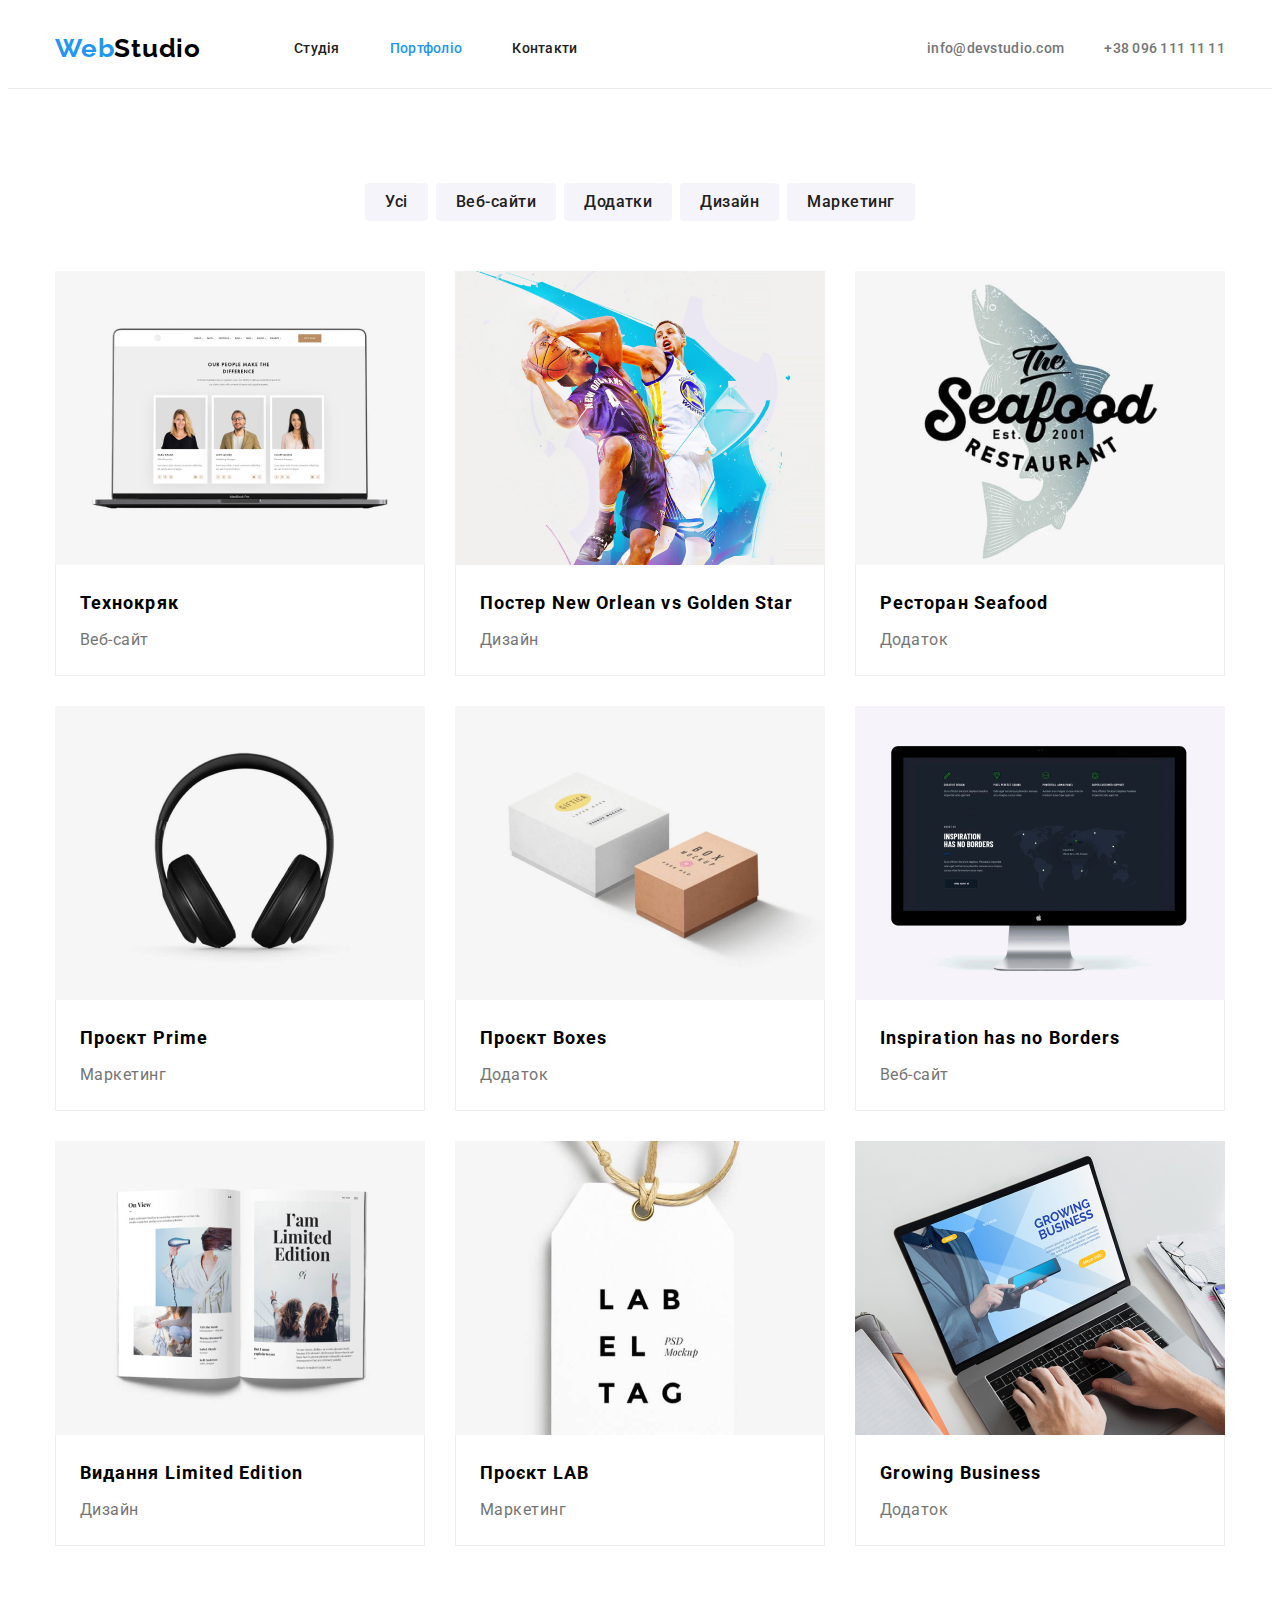
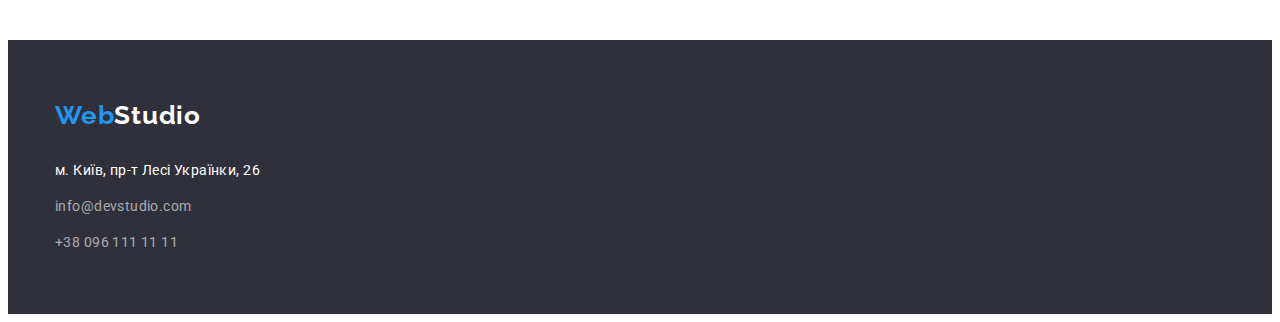
==== portfolio.html @ 5a80dd24 "Initial commit" ====
<!DOCTYPE html>
<html lang="uk">
  <head>
    <meta charset="UTF-8" />
    <meta name="viewport" content="width=device-width, initial-scale=1.0" />
    <title>Document</title>

    <link rel="preconnect" href="https://fonts.googleapis.com" />
    <link rel="preconnect" href="https://fonts.gstatic.com" crossorigin />
    <link
      href="https://fonts.googleapis.com/css2?family=Raleway:wght@700&family=Roboto:wght@400;500;700;900&display=swap"
      rel="stylesheet"
    />
    <link
      rel="stylesheet"
      href="https://cdnjs.cloudflare.com/ajax/libs/modern-normalize/2.0.0/modern-normalize.min.css"
      integrity="sha512-4xo8blKMVCiXpTaLzQSLSw3KFOVPWhm/TRtuPVc4WG6kUgjH6J03IBuG7JZPkcWMxJ5huwaBpOpnwYElP/m6wg=="
      crossorigin="anonymous"
      referrerpolicy="no-referrer"
    />
    <link rel="stylesheet" href="./css/style.css" />
  </head>
  <body>
    <header class="site-header">
      <div class="container header-container">
        <a class="header-logo" href="#"> <span class="web">Web</span>Studio </a>
        <nav class="nav-menu">
          <ul class="header-ul">
            <li><a class="link" href="./index.html">Студія</a></li>
            <li><a class="link active" href="#">Портфоліо</a></li>
            <li><a class="link" href="#">Контакти</a></li>
          </ul>
        </nav>

        <ul class="header-ul-info">
          <li>
            <a class="link" href="mailto:info@devstudio.com"
              >info@devstudio.com</a
            >
          </li>
          <li>
            <a class="link" href="tel:+380961111111">+38 096 111 11 11</a>
          </li>
        </ul>
      </div>
    </header>
    <main>
      <section class="portfolio section">
        <div class="container">
          <!-- --------------- filter -------------------------------  -->

          <ul class="btn">
            <li>
              <button type="button" class="filter-btn">Усі</button>
            </li>
            <li>
              <button type="button" class="filter-btn">Веб-сайти</button>
            </li>
            <li>
              <button type="button" class="filter-btn">Додатки</button>
            </li>
            <li>
              <button type="button" class="filter-btn">Дизайн</button>
            </li>
            <li>
              <button type="button" class="filter-btn">Маркетинг</button>
            </li>
          </ul>

          <!-- -------------------- Cards -------------------------------  -->

          <ul class="card-info">
            <li class="card-portfolio">
              <a href="#">
                <img
                  src="./img/techno.jpg"
                  alt="Ноутбук з проєктами"
                  width="370"
                  height="294"
                />
                <div class="card-box">
                  <h3 class="card-portfolio__subitle">Технокряк</h3>
                  <p class="card-portfolio__paragraph">Веб-сайт</p>
                </div>
              </a>
            </li>

            <li class="card-portfolio">
              <a href="#">
                <img
                  src="img/basket.jpg"
                  alt="Баскетбол"
                  width="370"
                  height="294"
                />
                <div class="card-box">
                  <h3 class="card-portfolio__subitle">
                    Постер New Orlean vs Golden Star
                  </h3>
                  <p class="card-portfolio__paragraph">Дизайн</p>
                </div>
              </a>
            </li>
            <li class="card-portfolio">
              <a href="#">
                <img
                  src="img/sea_food.jpg"
                  alt="Риба"
                  width="370"
                  height="294"
                />
                <div class="card-box">
                  <h3 class="card-portfolio__subitle">Ресторан Seafood</h3>
                  <p class="card-portfolio__paragraph">Додаток</p>
                </div>
              </a>
            </li>

            <li class="card-portfolio">
              <a href="#">
                <img
                  src="img/headphones.jpg"
                  alt="Навушники"
                  width="370"
                  height="294"
                />
                <div class="card-box">
                  <h3 class="card-portfolio__subitle">Проєкт Prime</h3>
                  <p class="card-portfolio__paragraph">Маркетинг</p>
                </div>
              </a>
            </li>

            <li class="card-portfolio">
              <a href="#">
                <img src="img/box.jpg" alt="Коробки" width="370" height="294" />
                <div class="card-box">
                  <h3 class="card-portfolio__subitle">Проєкт Boxes</h3>
                  <p class="card-portfolio__paragraph">Додаток</p>
                </div>
              </a>
            </li>

            <li class="card-portfolio">
              <a href="#">
                <img
                  src="img/monitor.jpg"
                  alt="Монітор"
                  width="370"
                  height="294"
                />
                <div class="card-box">
                  <h3 class="card-portfolio__subitle">
                    Inspiration has no Borders
                  </h3>
                  <p class="card-portfolio__paragraph">Веб-сайт</p>
                </div>
              </a>
            </li>

            <li class="card-portfolio">
              <a href="#">
                <img src="img/book.jpg" alt="Книга" width="370" height="294" />
                <div class="card-box">
                  <h3 class="card-portfolio__subitle">
                    Видання Limited Edition
                  </h3>
                  <p class="card-portfolio__paragraph">Дизайн</p>
                </div>
              </a>
            </li>

            <li class="card-portfolio">
              <a href="#">
                <img
                  src="img/lab.jpg"
                  alt="Проєкт ЛАБ"
                  width="370"
                  height="294"
                />
                <div class="card-box">
                  <h3 class="card-portfolio__subitle">Проєкт LAB</h3>
                  <p class="card-portfolio__paragraph">Маркетинг</p>
                </div>
              </a>
            </li>

            <li class="card-portfolio">
              <a href="#">
                <img
                  src="img/bisnes.jpg"
                  alt="Створюй Бізнес"
                  width="370"
                  height="294"
                />
                <div class="card-box">
                  <h3 class="card-portfolio__subitle">Growing Business</h3>
                  <p class="card-portfolio__paragraph">Додаток</p>
                </div>
              </a>
            </li>
          </ul>
        </div>
      </section>
    </main>
    <!-- -------------- footer --------------  -->
    <footer class="site-footer">
      <div class="container">
        <a class="footer-logo" href="#"><span class="web">Web</span>Studio</a>
        <address>
          <p class="address">м. Київ, пр-т Лесі Українки, 26</p>
          <ul class="footer-info">
            <li>
              <a class="footer-link" href="mailto:info@devstudio.com"
                >info@devstudio.com</a
              >
            </li>
            <li>
              <a class="footer-link" href="tel:+380961111111"
                >+38 096 111 11 11</a
              >
            </li>
          </ul>
        </address>
      </div>
    </footer>
  </body>
</html>
---- css/style.css ----
:root {
  --primary-text-color: #757575;
  --title-text-color: #212121;
  --primary-link-color: #2196f3;
  --primary-white-color: #ffffff;
  --footer-link-color: rgba(255, 255, 255, 0.6);
  --text-logo-accent: #000000;
  --bg-our-team: #f5f4fa;
  --footer-bcg-color: #2f303a;
  --card-portfolio: #eee;
  --header-line: #ececec;
}

* {
  box-sizing: border-box;
}

body {
  font-family: 'Roboto', sans-serif;
  color: var(--background-color);
}

/* ------ Auxiliaey Classes -------------- */
.container {
  width: 1200px;
  padding: 0 15px;
  margin: 0 auto;
}

/* --------- new fix ---------- */
.header-container {
  display: flex;
  align-items: center;
}

.banner-container {
  display: flex;
  flex-direction: column;
  justify-content: center;
  align-items: center;
}

.about-container {
  display: flex;
  justify-content: center;
}

.our-work-container {
  display: flex;
  align-items: center;
  justify-content: center;
  flex-direction: column;
}

.our-team-container {
  display: flex;
  flex-direction: column;
  align-items: center;
}

.section {
  padding: 94px 0 94px 0;
}

a {
  color: currentColor;
  text-decoration: none;
  margin: 0;
  padding: 0;
  border: 0;
}

li {
  list-style: none;
}

li:last-child {
  padding-right: 0;
}

img {
  display: block;
}

h1,
h2,
h3,
h4,
h5,
h6,
ul,
p,
li {
  margin: 0;
  padding: 0;
  border: 0;
}

/* ------------- Header ------------- */
.site-header {
  background-color: var(--primary-white-color);
  /* ------------ LAYOUT  IN CLASS---------------  */

  border-bottom: 1px solid var(--header-line);
}

.header-logo {
  font-family: 'Raleway';
  font-size: 26px;
  font-weight: 700;
  text-decoration: none;
  color: var(--text-logo-accent);
  letter-spacing: 0.78px;
  /* ------------ LAYOUT IN CLASS ---------------  */
  margin-right: 93px;
}

.web {
  color: var(--primary-link-color);
  letter-spacing: 0.78px;
}

/* ------ Header Nav ----- */

.nav-menu {
  font-size: 14px;
  font-weight: 500;
  letter-spacing: 0.28px;
  /* ------------ LAYOUT IN CLASS ---------------  */
}
/* --------- UL li ------------- */
.header-ul,
.header-ul-info {
  display: flex;
}

.header-ul-info {
  margin-left: auto;
}

.header-ul li {
  margin-right: 50px;
}

.header-ul li:last-child,
.header-ul-info li:last-child {
  margin-right: 0px;
}

.header-ul-info li {
  margin-right: 40px;
}

.nav-menu .link {
  color: var(--title-text-color);
}

.link {
  color: var(--primary-text-color);
  font-weight: 500;
  font-size: 14px;
  letter-spacing: 0.28px;
  /* ------------ LAYOUT IN CLASS---------------  */
  padding: 32px 0;
  display: block;
}

.link.active {
  color: var(--primary-link-color);
}

.link:hover,
.link:focus,
.link:active {
  color: var(--primary-link-color);
}

/* .nav-menu .link:hover,
.nav-menu .link:focus {
  color: var(--primary-link-color);
} */

.nav-menu a {
  text-decoration: none;
}

/* -------- Main --------- --------------------------------------------*/
/* ------ Portfolio -------------------------------------------------- */

.portfolio {
  padding: 94px 0;
}

.card-info {
  display: flex;
  flex-wrap: wrap;
}

.card-portfolio {
  margin-right: 30px;
  margin-bottom: 30px;
  width: 370px;
}

.card-portfolio:nth-of-type(3n) {
  margin-right: 0;
}

.card-portfolio:nth-of-type(3n + 1) {
  margin-left: 0;
}

.card-portfolio:nth-last-of-type(-n + 3) {
  margin-bottom: 0;
}

.card-box {
  padding: 20px 24px;
  border: 1px solid var(--card-portfolio);
  border-top: none;
}

.card-portfolio__subitle {
  color: var(--text-logo-accent);
  font-size: 18px;
  font-weight: 700;
  line-height: 2;
  letter-spacing: 1.08px;
  margin-bottom: 4px;
  /* margin-left: 24px;
  margin-top: 20px; */
}

.card-portfolio__paragraph {
  color: var(--primary-text-color);
  font-size: 16px;
  line-height: 1.875;
  letter-spacing: 0.48px;
  /* margin-left: 24px; */
}

/* ------section filter ----- */

.btn {
  display: flex;
  justify-content: center;
  margin-bottom: 50px;
}

.btn li {
  margin-right: 8px;
}

.btn li:last-child {
  margin-right: 0;
}

.filter-btn {
  border-radius: 4px;
  background: var(--bg-our-team);
  font-family: 'Roboto';
  font-size: 16px;
  font-weight: 500;
  line-height: 1.625;
  letter-spacing: 0.48px;
  color: var(--title-text-color);
  border: none;
  cursor: pointer;
  padding: 6px 20px;
}

.filter-btn:active,
.filter-btn:hover,
.filter-btn:focus {
  background: var(--primary-link-color);
  color: var(--primary-white-color);
}

/* ------------ Studio -------------------- */
/* -------------- section banner -------- */
.banner {
  background: var(--footer-bcg-color);
  /* ------------ LAYOUT IN CLASS ---------------  */
  padding: 200px 0;
  text-align: center;
}

.banner-titel {
  font-size: 44px;
  font-weight: 900;
  color: var(--primary-white-color);
  text-transform: uppercase;
  line-height: 1.36;
  letter-spacing: 2.64px;
  /* ------------ LAYOUT  IN CLASS---------------  */
  width: 696px;
  margin: 0 auto 30px auto;
}

.banner-btn {
  border-radius: 4px;
  background: var(--primary-link-color);
  box-shadow: 0px 4px 4px 0px rgba(0, 0, 0, 0.15);
  font-family: 'Roboto';
  font-style: normal;
  font-size: 16px;
  font-weight: 700;
  line-height: 1.875;
  letter-spacing: 0.96px;
  color: var(--primary-white-color);
  border: none;
  cursor: pointer;
  /* ------------ LAYOUT IN CLASS---------------  */
  padding: 10px 32px 10px 32px;
}

/* --------- section about ------- */

.about {
  background-color: var(--primary-white-color);
  padding-bottom: 0;
}

.about-info {
  display: flex;
}

.about-info li {
  margin-right: 30px;
}

.about-li {
  width: 270px;
}

.about-info li:last-child {
  margin-right: 0;
}

.about-subtitle {
  color: var(--title-text-color);
  font-size: 14px;
  font-weight: 700;
  letter-spacing: 0.42px;
  text-transform: uppercase;
  margin-bottom: 10px;
}

.about-paragraph {
  color: var(--primary-text-color);
  font-size: 14px;
  line-height: 1.71;
  letter-spacing: 0.42px;
}

/* ------------our-work -----------  */

.our-work-info {
  display: flex;
}

.our-work-info li {
  margin-right: 30px;
}

.our-work-info li:last-child {
  margin-right: 0px;
}

.our-work__title {
  color: var(--title-text-color);
  font-size: 36px;
  font-weight: 700;
  letter-spacing: 1.08px;
  margin-bottom: 50px;
  text-align: center;
}
/* ----------- our team ----------- */

.our-team {
  background: var(--bg-our-team);
}

.our-team-info {
  display: flex;
}

.our-team__title {
  font-size: 36px;
  font-weight: 700;
  letter-spacing: 1.08px;
  margin-bottom: 50px;
  text-align: center;
}

.our-team-info li {
  margin-right: 30px;
}

.our-team-info li:last-child {
  margin-right: 0px;
}

.our-team__subtitle {
  font-size: 16px;
  font-weight: 500;
  letter-spacing: 0.48px;
  margin-bottom: 10px;
}

.our-team__paragraph {
  font-size: 16px;
  letter-spacing: 0.48px;
  color: var(--primary-text-color);
}

.card {
  background: var(--primary-white-color);
  box-shadow: 0px 2px 1px 0px rgba(0, 0, 0, 0.2),
    0px 1px 1px 0px rgba(0, 0, 0, 0.14), 0px 1px 3px 0px rgba(0, 0, 0, 0.12);
  /* ------------ LAYOUT ---------------  */
  width: 270px;

  border-radius: 0px 0px 4px 4px;
  text-align: center;
}

.box-title {
  padding: 30px 0;
}
/* ------------ footer ------------- */

.site-footer {
  background: var(--footer-bcg-color);
  padding: 60px 0;
}

.footer-logo {
  font-family: 'Raleway';
  font-size: 26px;
  font-weight: 700;
  text-decoration: none;
  color: var(--text-logo-accent);
  letter-spacing: 0.78px;
  color: var(--primary-white-color);
  margin-bottom: 28px;
  display: block;
}

.address {
  color: var(--primary-white-color);
  font-size: 14px;
  line-height: 1.71429;
  font-family: 'Roboto';
  letter-spacing: 0.42px;
  font-style: normal;
  margin-bottom: 12px;
}

.footer-link {
  color: var(--footer-link-color);
  font-size: 14px;
  line-height: 1.71429;
  letter-spacing: 0.42px;
  font-family: 'Roboto';
  font-style: normal;
}

.footer-info li {
  margin-bottom: 12px;
}

.footer-info li:last-child {
  margin-bottom: 0px;
}

.footer-link:hover,
.footer-link:focus {
  color: var(--primary-link-color);
}
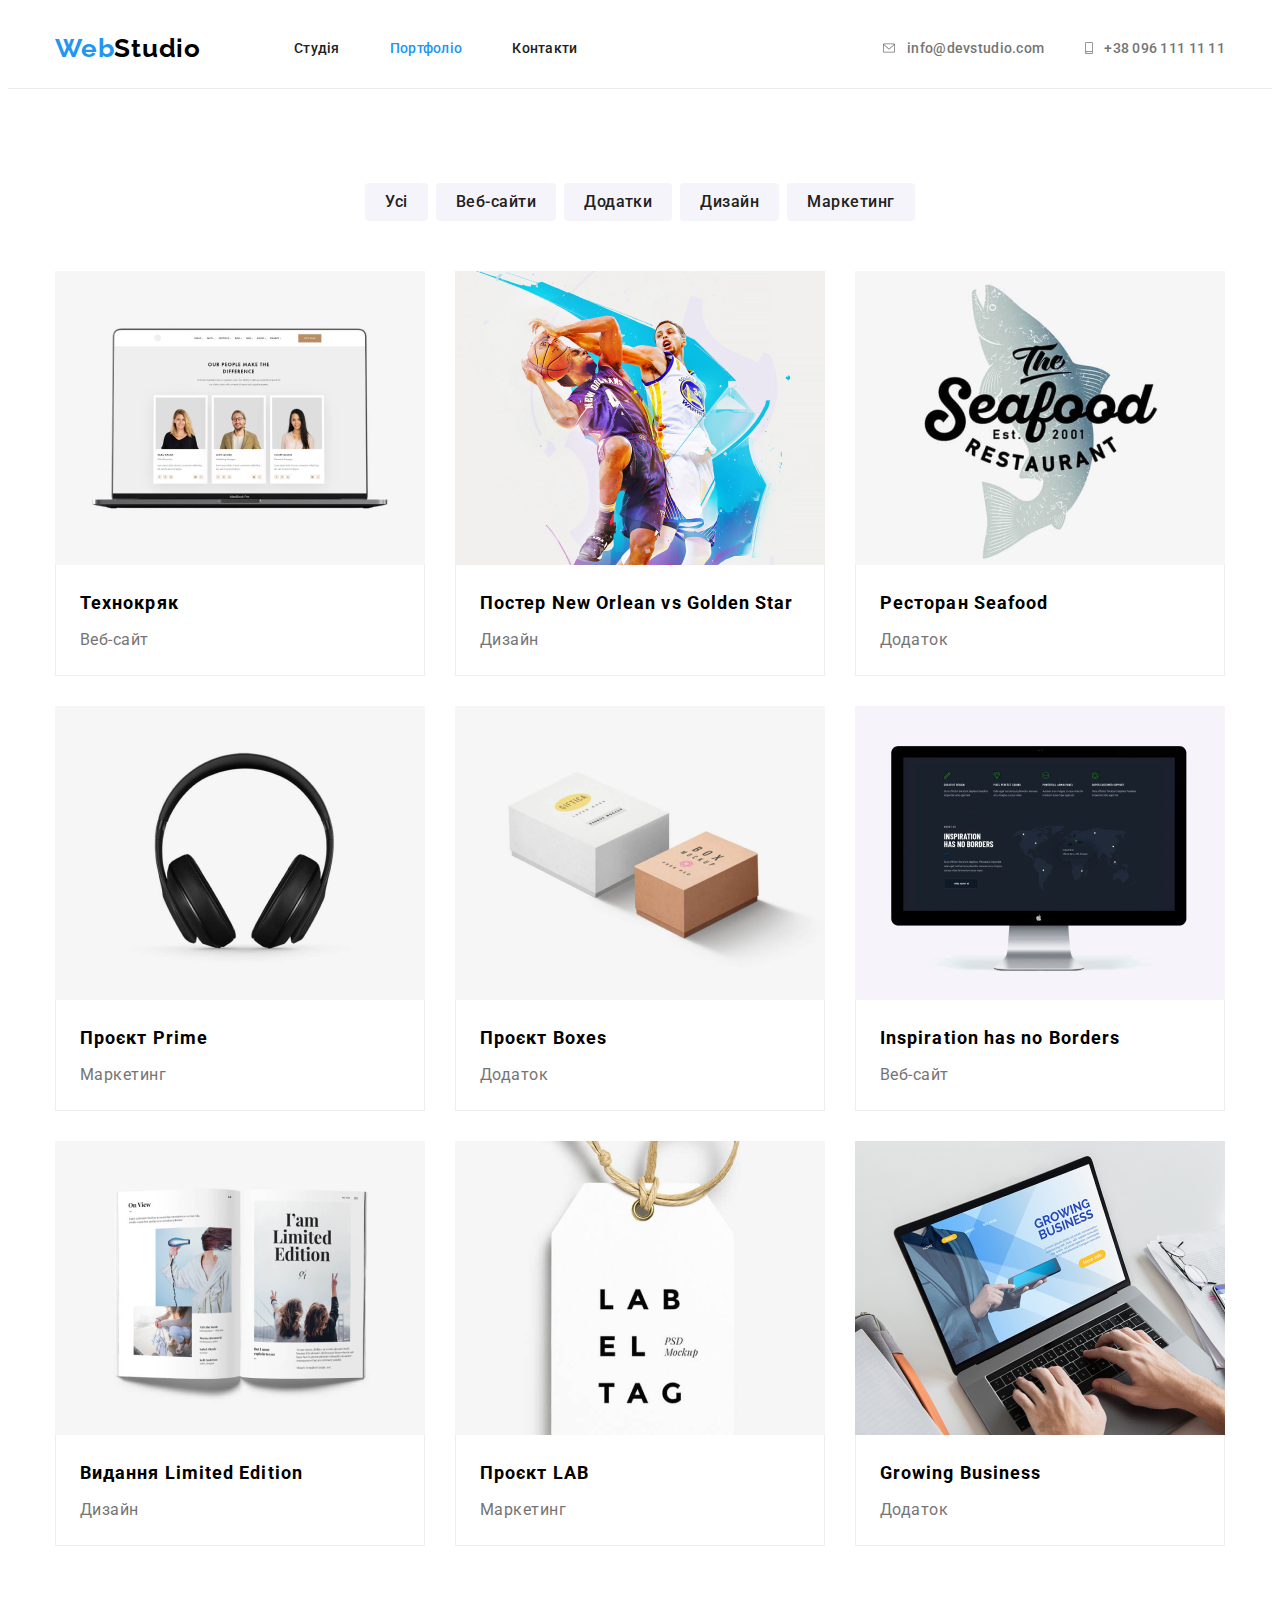
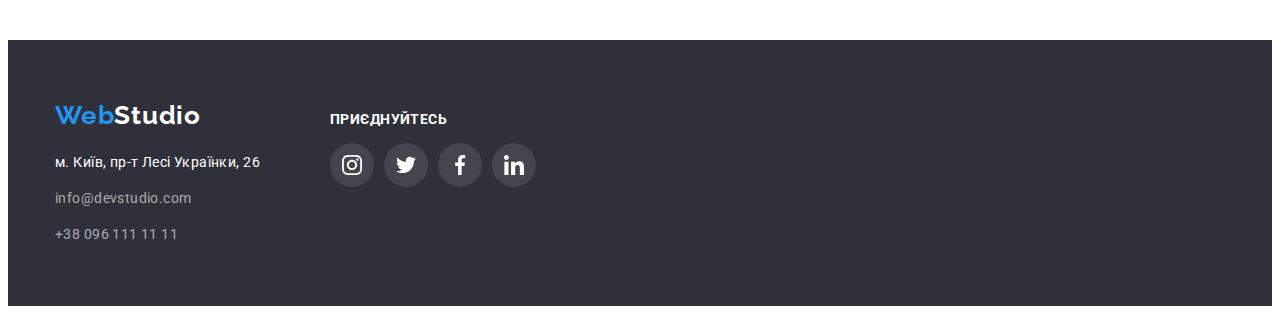
==== commit 06ac296d: "Add svg style" ====
--- a/portfolio.html
+++ b/portfolio.html
@@ -26,7 +26,7 @@
         <a class="header-logo" href="#"> <span class="web">Web</span>Studio </a>
         <nav class="nav-menu">
           <ul class="header-ul">
-            <li><a class="link" href="./index.html">Студія</a></li>
+            <li><a class="link " href="./index.html">Студія</a></li>
             <li><a class="link active" href="#">Портфоліо</a></li>
             <li><a class="link" href="#">Контакти</a></li>
           </ul>
@@ -34,12 +34,22 @@
 
         <ul class="header-ul-info">
           <li>
-            <a class="link" href="mailto:info@devstudio.com"
-              >info@devstudio.com</a
-            >
+            <a class="link" href="mailto:info@devstudio.com">
+              <svg class="link-icon">
+                <use href="./img/symbol-defs.svg#envelope"></use>
+              </svg>
+
+              info@devstudio.com
+            </a>
           </li>
           <li>
-            <a class="link" href="tel:+380961111111">+38 096 111 11 11</a>
+            <a class="link" href="tel:+380961111111">
+              <svg class="link-icon-smartphone">
+                <use href="./img/symbol-defs.svg#smartphone"></use>
+              </svg>
+
+              +38 096 111 11 11
+            </a>
           </li>
         </ul>
       </div>
@@ -205,8 +215,10 @@
     </main>
     <!-- -------------- footer --------------  -->
     <footer class="site-footer">
-      <div class="container">
-        <a class="footer-logo" href="#"><span class="web">Web</span>Studio</a>
+      <div class="container box-footer">
+       
+        <div class="footer-addres">
+          <a class="footer-logo" href="#"><span class="web">Web</span>Studio</a>
         <address>
           <p class="address">м. Київ, пр-т Лесі Українки, 26</p>
           <ul class="footer-info">
@@ -222,6 +234,40 @@
             </li>
           </ul>
         </address>
+      </div>
+        <div class="icon-link-footer">
+          <h3 class="footer-title">приєднуйтесь</h3>
+          <ul class="icon-link-footer-ul">
+            <li>
+              <a class="web-link-footer">
+                <svg class="button-icon-footer">
+                  <use href="./img/symbol-defs.svg#instagram-2"></use>
+                </svg>
+              </a>
+            </li>
+            <li>
+              <a class="web-link-footer" href="#">
+                <svg class="button-icon-footer">
+                  <use href="./img/symbol-defs.svg#twitter-1"></use>
+                </svg>
+              </a>
+            </li>
+            <li>
+              <a class="web-link-footer" href="#">
+                <svg class="button-icon-footer">
+                  <use href="./img/symbol-defs.svg#facebook-1"></use>
+                </svg>
+              </a>
+            </li>
+            <li>
+              <a class="web-link-footer">
+                <svg class="button-icon-footer">
+                  <use href="./img/symbol-defs.svg#linkedin-1"></use>
+                </svg>
+              </a>
+            </li>
+          </ul>
+        </div>
       </div>
     </footer>
   </body>
--- a/css/style.css
+++ b/css/style.css
@@ -9,6 +9,8 @@
   --footer-bcg-color: #2f303a;
   --card-portfolio: #eee;
   --header-line: #ececec;
+  --icon: #afb1b8;
+  --footer-icon: rgba(255, 255, 255, 0.10);
 }
 
 * {
@@ -151,6 +153,11 @@
   margin-right: 40px;
 }
 
+.header-ul-info > link::before {
+  content: ' ';
+  background-image: url();
+}
+
 .nav-menu .link {
   color: var(--title-text-color);
 }
@@ -162,7 +169,23 @@
   letter-spacing: 0.28px;
   /* ------------ LAYOUT IN CLASS---------------  */
   padding: 32px 0;
-  display: block;
+  display: flex;
+  align-items: center;
+}
+
+.link-icon {
+  width: 16px;
+  height: 12px;
+  margin-right: 10px;
+  fill: currentColor;
+}
+
+.link-icon-smartphone {
+  width: 10px;
+  height: 16px;
+  margin-right: 10px;
+  fill: currentColor;
+  scale: 1.2;
 }
 
 .link.active {
@@ -175,11 +198,6 @@
   color: var(--primary-link-color);
 }
 
-/* .nav-menu .link:hover,
-.nav-menu .link:focus {
-  color: var(--primary-link-color);
-} */
-
 .nav-menu a {
   text-decoration: none;
 }
@@ -202,6 +220,12 @@
   width: 370px;
 }
 
+.card-portfolio:hover,
+.card-portfolio:focus {
+  box-shadow: 1px 4px 6px 0px rgba(0, 0, 0, 0.16), 0px 4px 4px 0px rgba(0, 0, 0, 0.06), 0px 1px 1px 0px rgba(0, 0, 0, 0.12);
+
+}
+
 .card-portfolio:nth-of-type(3n) {
   margin-right: 0;
 }
@@ -227,8 +251,6 @@
   line-height: 2;
   letter-spacing: 1.08px;
   margin-bottom: 4px;
-  /* margin-left: 24px;
-  margin-top: 20px; */
 }
 
 .card-portfolio__paragraph {
@@ -236,7 +258,6 @@
   font-size: 16px;
   line-height: 1.875;
   letter-spacing: 0.48px;
-  /* margin-left: 24px; */
 }
 
 /* ------section filter ----- */
@@ -274,15 +295,26 @@
 .filter-btn:focus {
   background: var(--primary-link-color);
   color: var(--primary-white-color);
+  box-shadow: 0px 2px 2px 0px rgba(0, 0, 0, 0.12);
 }
 
 /* ------------ Studio -------------------- */
 /* -------------- section banner -------- */
 .banner {
-  background: var(--footer-bcg-color);
+  background-image: linear-gradient(
+      to right,
+      rgba(47, 48, 58, 0.4),
+      rgba(47, 48, 58, 0.4)
+    ),
+    url(../img/bg_img.jpg);
+  background-size: cover;
+  background-position: center;
   /* ------------ LAYOUT IN CLASS ---------------  */
+  min-width: 1600px;
+  height: 600px;
   padding: 200px 0;
   text-align: center;
+  margin: 0 auto;
 }
 
 .banner-titel {
@@ -333,6 +365,21 @@
   width: 270px;
 }
 
+.box-icon {
+  height: 120px;
+  display: flex;
+  justify-content: center;
+  align-items: center;
+  margin-bottom: 30px;
+  background-color: var(--bg-our-team);
+  border-radius: 4px;
+}
+
+.about-icon {
+  width: 70px;
+  height: 70px;
+}
+
 .about-info li:last-child {
   margin-right: 0;
 }
@@ -393,7 +440,7 @@
   text-align: center;
 }
 
-.our-team-info li {
+.our-team-info > .card {
   margin-right: 30px;
 }
 
@@ -425,9 +472,109 @@
   text-align: center;
 }
 
+.icon-link {
+  display: flex;
+  justify-content: center;
+  align-items: center;
+  margin-top: 16px;
+  padding: 0 0 30px 0;
+}
+
+.icon-link > li {
+  margin-right: 10px;
+  width: 44px;
+  height: 44px;
+  border-radius: 50%;
+  display: flex;
+  align-items: center;
+  justify-content: center;
+}
+
+.icon-link li:last-child {
+  margin-right: 0px;
+}
+
+.web-link {
+  display: flex;
+  justify-content: center;
+  align-items: center;
+  width: 100%;
+  height: 100%;
+  border-radius: 50%;
+  color: var(--icon);
+  background-color: var();
+}
+
+.web-link:hover,
+.web-link:focus {
+  background-color: var(--primary-link-color);
+}
+
+.web-link:hover > .button-icon,
+.web-link:focus > .button-icon {
+  fill: #ffffff;
+}
+
+.button-icon {
+  width: 20px;
+  height: 20px;
+  fill: currentColor;
+}
+
 .box-title {
-  padding: 30px 0;
-}
+  padding: 30px 0px 0px 0px;
+}
+
+/* --------------- our clients -------------  */
+
+.our-clients {
+ display: flex;
+}
+
+.our-clients > li {
+  width: 170px;
+  border-radius: 4px;
+  border: 1px solid var(--icon);
+  height: 92px;
+  margin-right: 30px;
+
+}
+
+.our-clients li:last-child {
+  margin-right: 0px;
+}
+
+.our-clients li:hover,
+.our-clients li:focus {
+  border-color: var(--primary-link-color);
+}
+
+.our-clients-link {
+  display: flex;
+  width: 100%;
+  height: 100%;
+  justify-content: center;
+  align-items: center;
+}
+
+.our-clients-link:hover > .our-clients-icon,
+.our-clients-link:focus > .our-clients-icon {
+  fill: var(--primary-link-color);
+  
+} 
+
+.our-clients-icon {
+  width: 106px;
+  height: 60px;
+  fill: var(--icon);
+}
+
+.m-icon {
+  scale: 1.5;
+}
+
+
+
 /* ------------ footer ------------- */
 
 .site-footer {
@@ -443,7 +590,7 @@
   color: var(--text-logo-accent);
   letter-spacing: 0.78px;
   color: var(--primary-white-color);
-  margin-bottom: 28px;
+  margin-bottom: 20px;
   display: block;
 }
 
@@ -478,3 +625,66 @@
 .footer-link:focus {
   color: var(--primary-link-color);
 }
+
+.icon-link-footer {
+  width: 206px;
+  
+}
+
+.footer-title {
+  color: var(--primary-white-color);
+  font-size: 14px;
+  font-weight: 700;
+  letter-spacing: 0.42px;
+  text-transform: uppercase; 
+}
+
+.box-footer {
+  display: flex;
+  gap: 70px;
+  align-items: baseline;
+} 
+
+.icon-link-footer-ul {
+  display: flex;
+  margin-top: 16px;
+}
+
+.icon-link-footer-ul> li {
+  margin-right: 10px;
+  width: 44px;
+  height: 44px;
+  border-radius: 50%;
+  display: flex;
+  align-items: center;
+  justify-content: center;
+}
+
+.icon-link-footer-ul li:last-child {
+  margin-right: 0px;
+}
+
+.web-link-footer {
+  display: flex;
+  justify-content: center;
+  align-items: center;
+  width: 100%;
+  height: 100%;
+  border-radius: 50%;
+  color: var(--icon);
+  background-color: var(--footer-icon);
+}
+
+.web-link-footer:hover,
+.web-link-footer:focus {
+  background-color: var(--primary-link-color);
+}
+
+
+.button-icon-footer {
+  width: 20px;
+  height: 20px;
+  fill: var(--primary-white-color);
+}
+
+
